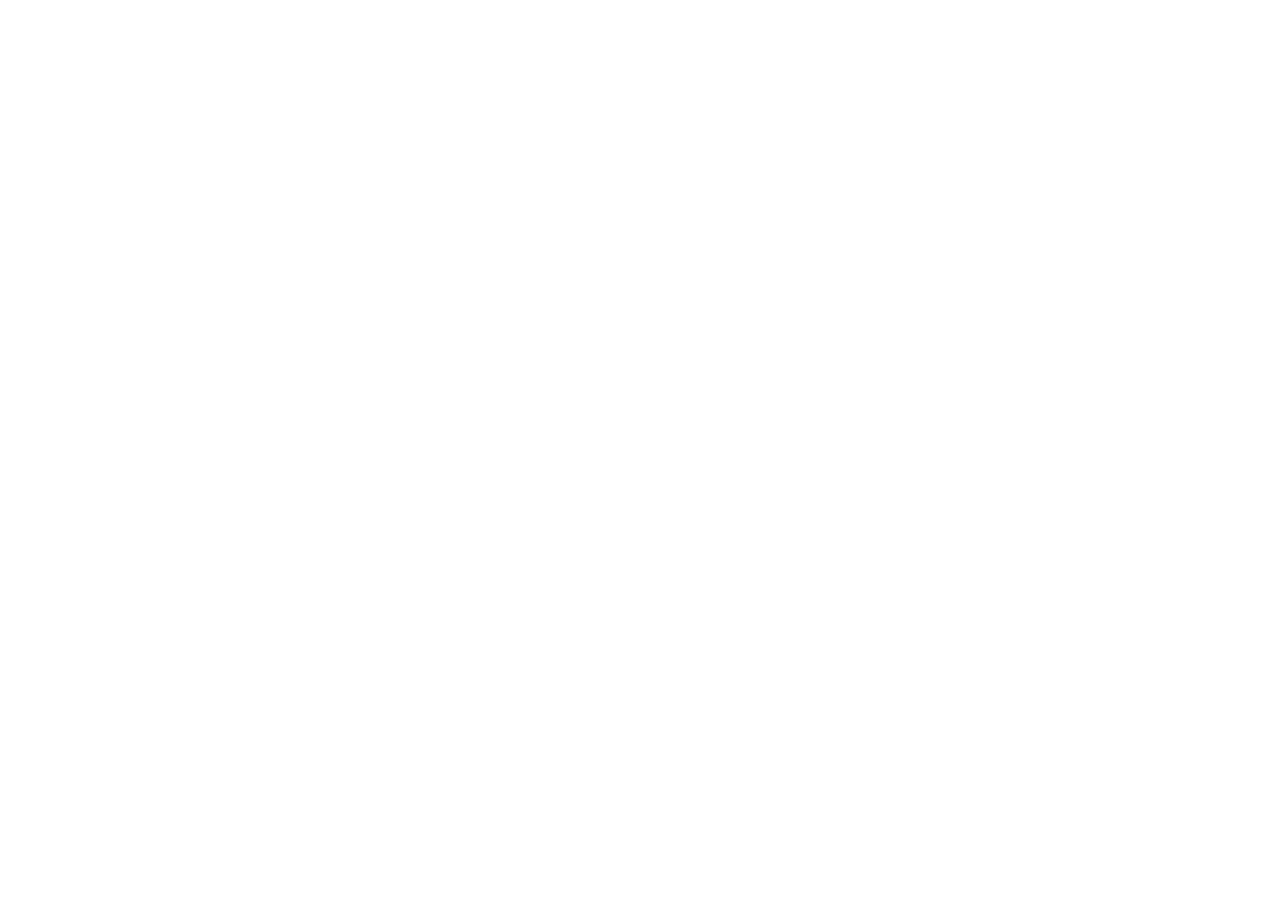
==== profolio_website/index/index.html @ 8aea2159 "finished design system, created folders for the final website" ====
<!DOCTYPE html>
<html lang="en-US">
   <head>
      <meta charset="utf-8">
      <meta name="viewport" content="width=device-width, initial-scale=1.0" />
      <link href="css/normalize.css" rel="stylesheet">
      <link href="css/index.css" rel="stylesheet">
      <title>Pi's Case Study Design System</title>
   </head>
   <body>
      
   </body>
</html>
---- profolio_website/index/css/index.css ----
*,
*:before,
*:after {
  box-sizing: border-box;
}

@font-face {
  font-family: "silka";
  src: url(fonts/silka-regular-webfont.woff);
}

@font-face{
  font-family: "silka medium";
  src: url(fonts/Silka-Medium.ttf);
}

@font-face {
  font-family: "made gentle";
  src: url(fonts/made_gentle.otf);
}



html {
  --white: #fff;
  --light-gray: #F7F2F2;
  --gray: #EDE9E9;
  --dark-gray: #87888B;
  --cyan-gray: #8A949E;
  --black: #0D1116;
  --orange: #EC7B5B;
  --red: #F44C1F;
  --snow: #F0F2F8;
  --onyx: #30363D;
  --glossy-black: #0D1116;
  --dark-black: #0A0C10;
  --font-silka-regular: "silka";
  --font-silka-medium: "silka medium";
  --font-made-gentile: "made gentle";
  --transparent-gray:rgb(237,237,237,0.6);
}
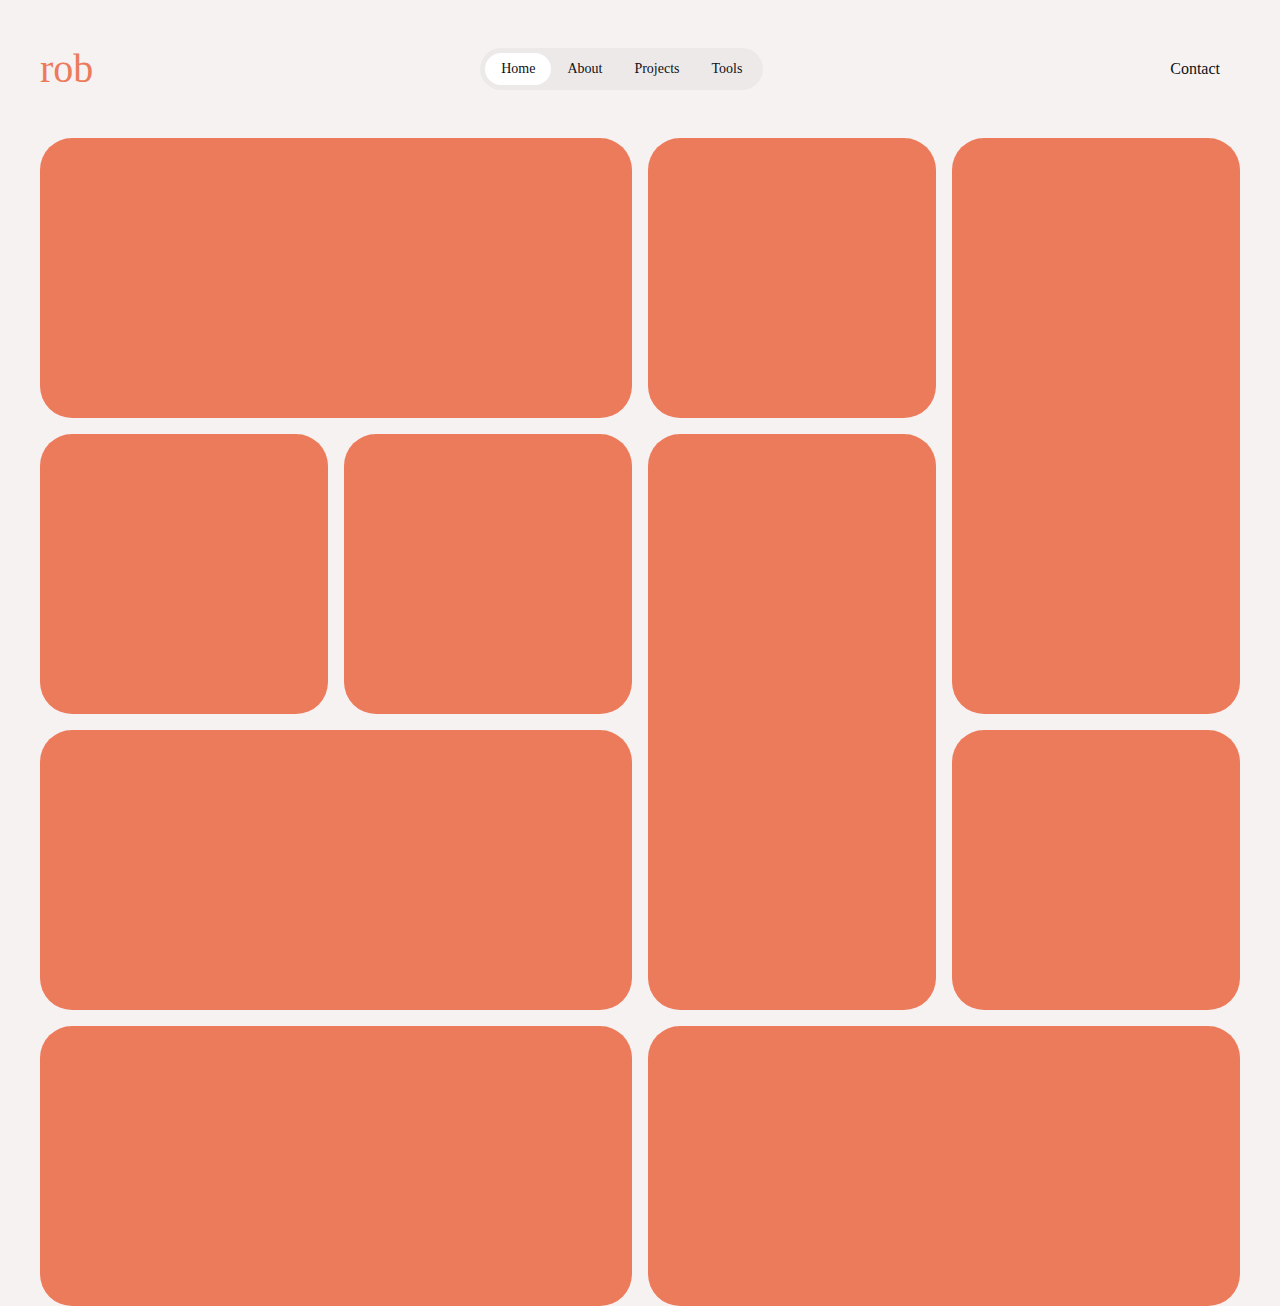
==== commit 32eed7a8: "Added .gitignore, added website homepage frame" ====
--- a/profolio_website/index/index.html
+++ b/profolio_website/index/index.html
@@ -5,9 +5,65 @@
       <meta name="viewport" content="width=device-width, initial-scale=1.0" />
       <link href="css/normalize.css" rel="stylesheet">
       <link href="css/index.css" rel="stylesheet">
-      <title>Pi's Case Study Design System</title>
+      <title>Yimin Pi|Designer, illustrator, and developer</title>
    </head>
    <body>
-      
+      <div>
+         <div class="header-code">
+                  <a class="header-wordmark" href="index.html">rob</a>
+                  <ul class="header-navlist">
+                     <li>
+                        <a class="header-navitem navitem--active" href="#">Home</a>
+                     </li>
+                     <li>
+                        <a class="header-navitem" href="#">About</a>
+                     </li>
+                     <li>
+                        <a class="header-navitem" href="#">Projects</a>
+                     </li>
+                     <li>
+                        <a class="header-navitem" href="#">Tools</a>
+                     </li>
+                  </ul>
+                  <a class="header-contact" href="#">Contact</a>
+               </div>
+      </div>
+
+      <main>
+         <div>
+            <div class="home-grid">
+               <div class="grid-box grid-box__intro">
+                  
+               </div>
+               <div class="grid-box grid-box__location">
+                  
+               </div>
+               <div class="grid-box grid-box__illustration">
+                  
+               </div>
+               <div class="grid-box grid-box__linkedin">
+                  
+               </div>
+               <div class="grid-box grid-box__ins">
+                  
+               </div>
+               <div class="grid-box grid-box_git">
+                  
+               </div>
+               <div class="grid-box grid-box__mfa">
+                  
+               </div>
+               <div class="grid-box grid-box__switch">
+                  
+               </div>
+               <div class="grid-box grid-box__webdevelop">
+                  
+               </div>
+               <div class="grid-box grid-box__contact">
+                  
+               </div>
+            </div>
+         </div>
+      </main>
    </body>
 </html>--- a/profolio_website/index/css/index.css
+++ b/profolio_website/index/css/index.css
@@ -38,4 +38,125 @@
   --font-silka-medium: "silka medium";
   --font-made-gentile: "made gentle";
   --transparent-gray:rgb(237,237,237,0.6);
+  background-color: var(--light-gray);
 }
+
+a {
+  text-decoration: none;
+}
+
+/*header wordmark code*/
+
+.header-wordmark{
+  color: var(--orange);
+  font-family: "made gentle";
+  font-size: 40px;
+}
+.header-wordmark:hover{
+  color: var(--red);
+}
+
+/*navigation list code*/
+
+.header-navlist{
+  display: inline-flex;
+  list-style: none;
+  font-size: 14px;
+  color: var(--black);
+  padding: 5px;
+  margin: 0;
+  background-color: var(--gray);
+  border-radius: 24px;
+  font-family: "silka medium";
+}
+
+.header-navitem{
+  display: inline-block;
+  color: var(--black);
+  padding: 8px 16px;
+  background-color: var(--gray);
+  border-radius: 24px;
+}
+
+.navitem--active{
+  background-color: white;
+}
+
+/*contact button code*/
+
+.header-contact{
+  display: inline-block;
+  padding: 20px;
+  font-family: "silka medium";
+  color: var(--black);
+}
+
+/*full header code*/
+
+.header-code {
+  padding: 40px;
+  display: flex;
+  align-items: center;
+  justify-content: space-between;
+}
+
+.home-grid{
+  max-width: 1200px;
+  margin: 0 auto;
+  display: grid;
+  grid-template-columns: repeat(4, 1fr);
+  grid-template-rows: repeat(4, 280px);
+  grid-gap: 16px;
+}
+
+.grid-box{
+  border-radius: 32px;
+  background-color: var(--orange);
+}
+
+.grid-box__intro{
+  grid-column: span 2;
+  order: 1;
+}
+
+.grid-box__location {
+  order: 2;
+}
+
+
+.grid-box__illustration{
+  order: 3;
+  grid-row: span 2;
+}
+
+.grid-box__linkedin {
+  order: 4;
+}
+
+.grid-box__ins{
+  order: 5;
+}
+
+.grid-box_git{
+  order: 6;
+  grid-row: span 2;
+}
+
+.grid-box__mfa{
+  order: 7;
+  grid-column: span 2;
+}
+
+.grid-box__switch{
+  order: 8;
+}
+
+.grid-box__webdevelop{
+  order: 9;
+    grid-column: span 2;
+}
+
+.grid-box__contact{
+  order: 10;
+    grid-column: span 2;
+}
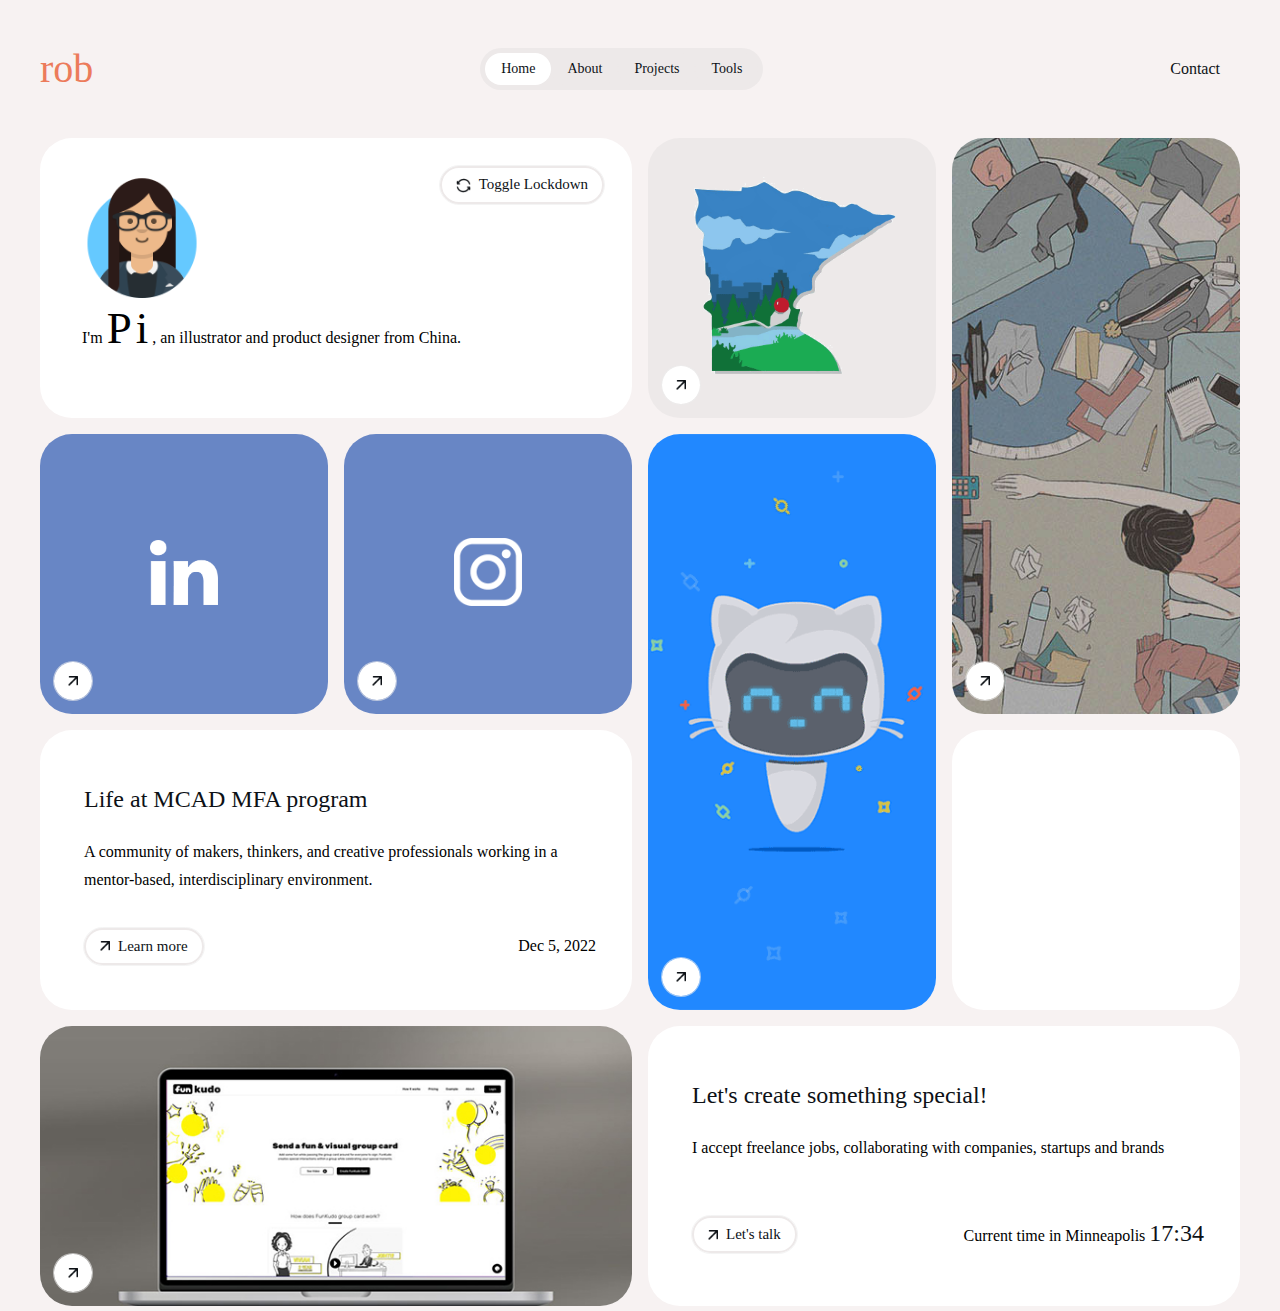
==== commit eedc69ec: "added basic information to the homepage, will need to work on making the style consistant in the nex" ====
--- a/profolio_website/index/index.html
+++ b/profolio_website/index/index.html
@@ -33,34 +33,90 @@
          <div>
             <div class="home-grid">
                <div class="grid-box grid-box__intro">
-                  
+                  <div class="intro-card">
+                     <a class="button5 button intro-card__cta" href="#">
+                        <img class="button5-icon" src="imgs/loading.png" alt="refresh icon">
+                        <p class="button-text">Toggle Lockdown</p>
+                     </a>
+                     <img class="avatar" src="imgs/avataaars.png" alt="avatar image">
+                     <p class="typography-code__body">
+                        I'm <span class="typography-code__header intro-card__name">Pi</span>, an illustrator and product designer from China.  </p>
+                  </div>
                </div>
                <div class="grid-box grid-box__location">
-                  
+                  <img class="location-img" src="imgs/location-img.png" alt="map location">
+                  <a class="button4 cta-position" href="#">
+                     <img class="button-icon" src="imgs/vector.png" alt="arrow icon">
+                  </a>
                </div>
                <div class="grid-box grid-box__illustration">
-                  
+                  <img class="illustration-img" src="imgs/illustration-img.jpg" alt="example illustration">
+                  <a class="button4 cta-position" href="#">
+                     <img class="button-icon" src="imgs/vector.png" alt="arrow icon">
+                  </a>
                </div>
                <div class="grid-box grid-box__linkedin">
-                  
+                  <div class="linkedin-card">
+                     <img class="linkedin-logo" src="imgs/linkedin-logo.png" alt="linkedin logo">
+                     <a class="button4 cta-position" href="#">
+                        <img class="button-icon" src="imgs/vector.png" alt="arrow icon">
+                     </a>
+                  </div>
                </div>
                <div class="grid-box grid-box__ins">
-                  
+                  <div class="ins-card">
+                     <img class="ins-logo" src="imgs/ins-logo.png" alt="instagram logo">
+                     <a class="button4 cta-position" href="#">
+                        <img class="button-icon" src="imgs/vector.png" alt="arrow icon">
+                     </a>
+                  </div>
                </div>
                <div class="grid-box grid-box_git">
-                  
+                  <img class="git-img" src="imgs/git-img.png" alt="github image">
+                  <a class="button4 cta-position" href="#">
+                     <img class="button-icon" src="imgs/vector.png" alt="arrow icon">
+                  </a>
                </div>
                <div class="grid-box grid-box__mfa">
-                  
+                  <div class="card1">
+                     <div class="card1-content">
+                        <p class="typography-code__header card1-header">Life at MCAD MFA program</p>
+                        <p class="typography-code__body">A community of makers, thinkers, and creative professionals working in a mentor-based, interdisciplinary environment.</p>
+                     </div>
+                     <div class="card1-cta">
+                        <a class="button3 button" href="#">
+                           <img class="button-icon" src="imgs/vector.png" alt="arrow icon">
+                           <p class="button-text">Learn more</p>
+                        </a>
+                        <p class="typography-code__body">Dec 5, 2022
+                        </p>
+                     </div>
+                  </div>
                </div>
                <div class="grid-box grid-box__switch">
                   
                </div>
                <div class="grid-box grid-box__webdevelop">
-                  
+                  <img class="funkudo-img" src="imgs/funkudo-img.jpg" alt="funkudo website image">
+                  <a class="button4 cta-position" href="#">
+                     <img class="button-icon" src="imgs/vector.png" alt="arrow icon">
+                  </a>
                </div>
                <div class="grid-box grid-box__contact">
-                  
+                  <div class="card1">
+                     <div class="card1-content">
+                        <p class="typography-code__header card1-header">Let's create something special!</p>
+                        <p class="typography-code__body">I accept freelance jobs, collaborating with companies, startups and brands</p>
+                     </div>
+                     <div class="card1-cta">
+                        <a class="button3 button" href="#">
+                           <img class="button-icon" src="imgs/vector.png" alt="arrow icon">
+                           <p class="button-text">Let's talk</p>
+                        </a>
+                        <p class="typography-code__body">Current time in Minneapolis <span class="typography-code__header contact-time">17:34</span>
+                        </p>
+                     </div>
+                  </div>
                </div>
             </div>
          </div>
--- a/profolio_website/index/css/index.css
+++ b/profolio_website/index/css/index.css
@@ -45,6 +45,149 @@
   text-decoration: none;
 }
 
+.button{
+  font-size: 15px;
+  font-family:"silka";
+  color: var(--black);
+  display: inline-flex;
+  text-align: center;
+  align-items: center;
+  justify-content: center;
+  background-color: var(--white);
+  outline: solid 1px var(--transparent-gray);
+  transition: outline 0.3s linear;
+  padding: 8px 10px;
+  border-radius: 24px;
+}
+.button:hover{
+  outline-width: 5px;
+}
+.button-text{
+  margin: 0 4px;
+}
+.button-icon{
+  margin: 0 4px;
+  width: 10px;
+}
+
+/*************************Typography*************************/
+/*reference images sizes*/
+
+.typography-img__body{
+  width: 800px;
+}
+
+.typography-img__navtext{
+  width: 300px;
+}
+
+.typography-img__headertext{
+  width: 300px;
+}
+
+.header-img{
+  width: 500px;
+}
+
+/*Typograohy CODE*/
+
+.typography-code__body{
+  font-family: "silka";
+  font-size: 16px;
+  line-height: 28px;
+}
+
+
+.typography-code__nav{
+  font-family: "silka medium";
+  font-size: 16px;
+}
+
+.typography-code__header{
+  font-family: "made gentle";
+  font-size: 18px;
+}
+
+.typography a{
+  color: var(--orange);
+}
+
+/*************************button code**************************/
+
+.button-text{
+  margin: 0 4px;
+}
+.button-icon{
+  margin: 0 4px;
+  width: 10px;
+}
+
+/*button 1 code*/
+.button{
+  font-size: 15px;
+  font-family:"silka";
+  color: var(--black);
+  display: inline-flex;
+  text-align: center;
+  align-items: center;
+  justify-content: center;
+  background-color: var(--white);
+  outline: solid 1px var(--transparent-gray);
+  transition: outline 0.3s linear;
+  padding: 8px 10px;
+  border-radius: 24px;
+}
+.button:hover{
+  outline-width: 5px;
+}
+
+.cta-position{
+  position: absolute;
+  bottom: 14px;
+  left: 14px;
+}
+/*button 2 code*/
+
+.button2{
+  font-family:"silka medium";
+  background-color: var(--gray);
+}
+
+/*button 3 code*/
+
+.button3{
+  border: 2px solid var(--gray);
+}
+
+/*button 4 code*/
+
+.button4{
+  background-color: var(--white);
+  align-items: center;
+  justify-content: center;
+  padding: 10px;
+  border-radius: 100%;
+  outline: solid 1px var(--transparent-gray);
+  transition: outline 0.3s linear;
+}
+.button4:hover{
+  outline-width: 5px;
+}
+
+/*button 5 code*/
+
+.button5{
+  font-family:"silka medium";
+  border: 2px solid var(--gray);
+}
+
+.button5-icon{
+  width: 15px;
+  margin: 0 4px;
+}
+
+
+
 /*header wordmark code*/
 
 .header-wordmark{
@@ -111,35 +254,100 @@
 
 .grid-box{
   border-radius: 32px;
-  background-color: var(--orange);
+  background-color: var(--white);
 }
 
 .grid-box__intro{
   grid-column: span 2;
   order: 1;
-}
+  position: relative;
+}
+.intro-card {
+  display: flex;
+  flex-direction: column;
+  justify-content: space-between;
+  padding: 32px 42px;
+  border-radius: 32px;
+}
+.intro-card__cta{
+  position: absolute;
+  top: 28px;
+  right: 28px;
+}
+.avatar{
+  width: 120px;
+}
+.intro-card__name{
+  font-size: 45px;
+  letter-spacing: 4px;
+}
+
 
 .grid-box__location {
   order: 2;
+  position: relative;
+  background-color: var(--gray);
+}
+.location-img{
+  width: 100%;
+  height: 100%;
+  border-radius: 32px;
 }
 
 
 .grid-box__illustration{
   order: 3;
   grid-row: span 2;
-}
+  position: relative;
+}
+
+
+.illustration-img{
+  width: 100%;
+  height: 100%;
+  border-radius: 32px;
+}
+
 
 .grid-box__linkedin {
   order: 4;
-}
+  position: relative;
+  background-color: #6886c5;
+  display: flex;
+  justify-content: center;
+  align-items: center;
+}
+
+
+.linkedin-logo{
+  width: 68px;
+}
+
+
 
 .grid-box__ins{
   order: 5;
+  position: relative;
+  background-color: #6886c5;
+  display: flex;
+  justify-content: center;
+  align-items: center;
+}
+
+.ins-logo{
+  width: 68px;
 }
 
 .grid-box_git{
   order: 6;
   grid-row: span 2;
+  position: relative;
+}
+
+.git-img{
+  width: 100%;
+  height: 100%;
+  border-radius: 32px;
 }
 
 .grid-box__mfa{
@@ -147,6 +355,28 @@
   grid-column: span 2;
 }
 
+.card1{
+  border-radius: 32px;
+  padding: 32px 44px;
+  display: flex;
+    justify-content: space-between;
+    flex-wrap: wrap;
+    height: 100%;
+    width: 600px;
+}
+
+.card1-cta{
+    width: 100%;
+    display: flex;
+    justify-content: space-between;
+    align-items: center;
+}
+
+.card1-header{
+  color: var(--black);
+  font-size: 24px;
+}
+
 .grid-box__switch{
   order: 8;
 }
@@ -154,9 +384,21 @@
 .grid-box__webdevelop{
   order: 9;
     grid-column: span 2;
-}
-
+    position: relative;
+  }
+  
+  
+  .funkudo-img{
+    width: 100%;
+    height: 100%;
+    border-radius: 32px;
+  }
 .grid-box__contact{
   order: 10;
     grid-column: span 2;
-}
+    position: relative;
+}
+.contact-time{
+color: var(--black);
+font-size: 24px;
+}
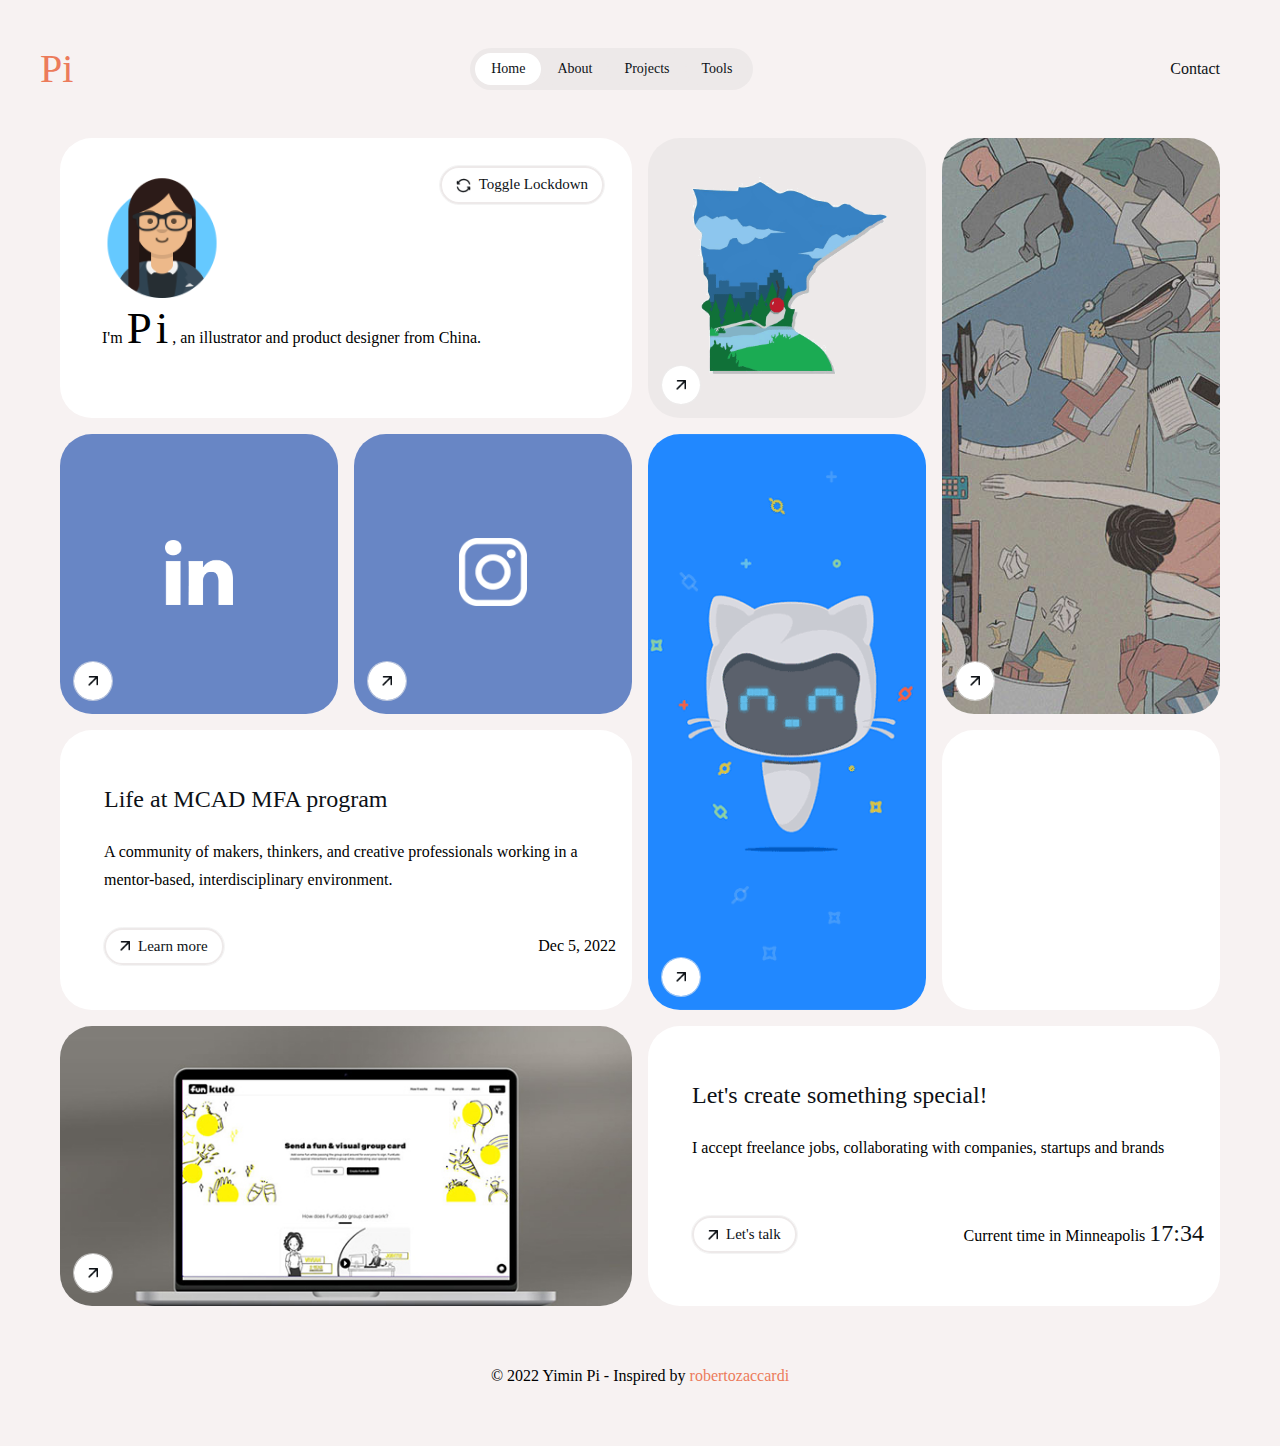
==== commit 3abec818: "added content for the about page,validated the code" ====
--- a/profolio_website/index/index.html
+++ b/profolio_website/index/index.html
@@ -8,27 +8,28 @@
       <title>Yimin Pi|Designer, illustrator, and developer</title>
    </head>
    <body>
-      <div>
+      <header>
          <div class="header-code">
-                  <a class="header-wordmark" href="index.html">rob</a>
-                  <ul class="header-navlist">
-                     <li>
-                        <a class="header-navitem navitem--active" href="#">Home</a>
-                     </li>
-                     <li>
-                        <a class="header-navitem" href="#">About</a>
-                     </li>
-                     <li>
-                        <a class="header-navitem" href="#">Projects</a>
-                     </li>
-                     <li>
-                        <a class="header-navitem" href="#">Tools</a>
-                     </li>
-                  </ul>
-                  <a class="header-contact" href="#">Contact</a>
-               </div>
-      </div>
-
+            <a class="header-wordmark" href="index.html">Pi</a>
+            <nav>
+               <ul class="header-navlist">
+                  <li>
+                     <a class="header-navitem navitem--active" href="#">Home</a>
+                  </li>
+                  <li>
+                     <a class="header-navitem" href="#">About</a>
+                  </li>
+                  <li>
+                     <a class="header-navitem" href="#">Projects</a>
+                  </li>
+                  <li>
+                     <a class="header-navitem" href="#">Tools</a>
+                  </li>
+               </ul>
+            </nav>
+            <a class="header-contact" href="#">Contact</a>
+         </div>
+      </header>
       <main>
          <div>
             <div class="home-grid">
@@ -39,8 +40,7 @@
                         <p class="button-text">Toggle Lockdown</p>
                      </a>
                      <img class="avatar" src="imgs/avataaars.png" alt="avatar image">
-                     <p class="typography-code__body">
-                        I'm <span class="typography-code__header intro-card__name">Pi</span>, an illustrator and product designer from China.  </p>
+                     <p class="typography-code__body"> I'm <span class="typography-code__header intro-card__name">Pi</span>, an illustrator and product designer from China. </p>
                   </div>
                </div>
                <div class="grid-box grid-box__location">
@@ -88,14 +88,11 @@
                            <img class="button-icon" src="imgs/vector.png" alt="arrow icon">
                            <p class="button-text">Learn more</p>
                         </a>
-                        <p class="typography-code__body">Dec 5, 2022
-                        </p>
+                        <p class="typography-code__body">Dec 5, 2022 </p>
                      </div>
                   </div>
                </div>
-               <div class="grid-box grid-box__switch">
-                  
-               </div>
+               <div class="grid-box grid-box__switch"></div>
                <div class="grid-box grid-box__webdevelop">
                   <img class="funkudo-img" src="imgs/funkudo-img.jpg" alt="funkudo website image">
                   <a class="button4 cta-position" href="#">
@@ -121,5 +118,11 @@
             </div>
          </div>
       </main>
+      <footer>
+         <div class="footer">
+            <p class="typography typography-code__body">&#169; 2022 Yimin Pi - Inspired by <a href="#">robertozaccardi</a>
+            </p>
+         </div>
+      </footer>
    </body>
 </html>--- a/profolio_website/index/css/index.css
+++ b/profolio_website/index/css/index.css
@@ -45,6 +45,44 @@
   text-decoration: none;
 }
 
+/*************************Typography*************************/
+/*Typograohy CODE*/
+
+.typography-code__body{
+  font-family: "silka";
+  font-size: 16px;
+  line-height: 28px;
+}
+
+
+.typography-code__nav{
+  font-family: "silka medium";
+  font-size: 16px;
+}
+
+.typography-code__header{
+  font-family: "made gentle";
+  font-size: 18px;
+}
+
+.typography a{
+  color: var(--orange);
+}
+
+.typography a:hover {
+  color: var(--red);
+}
+/*************************button code**************************/
+
+.button-text{
+  margin: 0 4px;
+}
+.button-icon{
+  margin: 0 4px;
+  width: 10px;
+}
+
+/*button 1 code*/
 .button{
   font-size: 15px;
   font-family:"silka";
@@ -62,84 +100,6 @@
 .button:hover{
   outline-width: 5px;
 }
-.button-text{
-  margin: 0 4px;
-}
-.button-icon{
-  margin: 0 4px;
-  width: 10px;
-}
-
-/*************************Typography*************************/
-/*reference images sizes*/
-
-.typography-img__body{
-  width: 800px;
-}
-
-.typography-img__navtext{
-  width: 300px;
-}
-
-.typography-img__headertext{
-  width: 300px;
-}
-
-.header-img{
-  width: 500px;
-}
-
-/*Typograohy CODE*/
-
-.typography-code__body{
-  font-family: "silka";
-  font-size: 16px;
-  line-height: 28px;
-}
-
-
-.typography-code__nav{
-  font-family: "silka medium";
-  font-size: 16px;
-}
-
-.typography-code__header{
-  font-family: "made gentle";
-  font-size: 18px;
-}
-
-.typography a{
-  color: var(--orange);
-}
-
-/*************************button code**************************/
-
-.button-text{
-  margin: 0 4px;
-}
-.button-icon{
-  margin: 0 4px;
-  width: 10px;
-}
-
-/*button 1 code*/
-.button{
-  font-size: 15px;
-  font-family:"silka";
-  color: var(--black);
-  display: inline-flex;
-  text-align: center;
-  align-items: center;
-  justify-content: center;
-  background-color: var(--white);
-  outline: solid 1px var(--transparent-gray);
-  transition: outline 0.3s linear;
-  padding: 8px 10px;
-  border-radius: 24px;
-}
-.button:hover{
-  outline-width: 5px;
-}
 
 .cta-position{
   position: absolute;
@@ -245,6 +205,7 @@
 
 .home-grid{
   max-width: 1200px;
+  padding: 0 20px;
   margin: 0 auto;
   display: grid;
   grid-template-columns: repeat(4, 1fr);
@@ -402,3 +363,11 @@
 color: var(--black);
 font-size: 24px;
 }
+
+
+.footer{
+    text-align: center;
+  align-items: center;
+  justify-content: center;
+  padding: 40px;
+}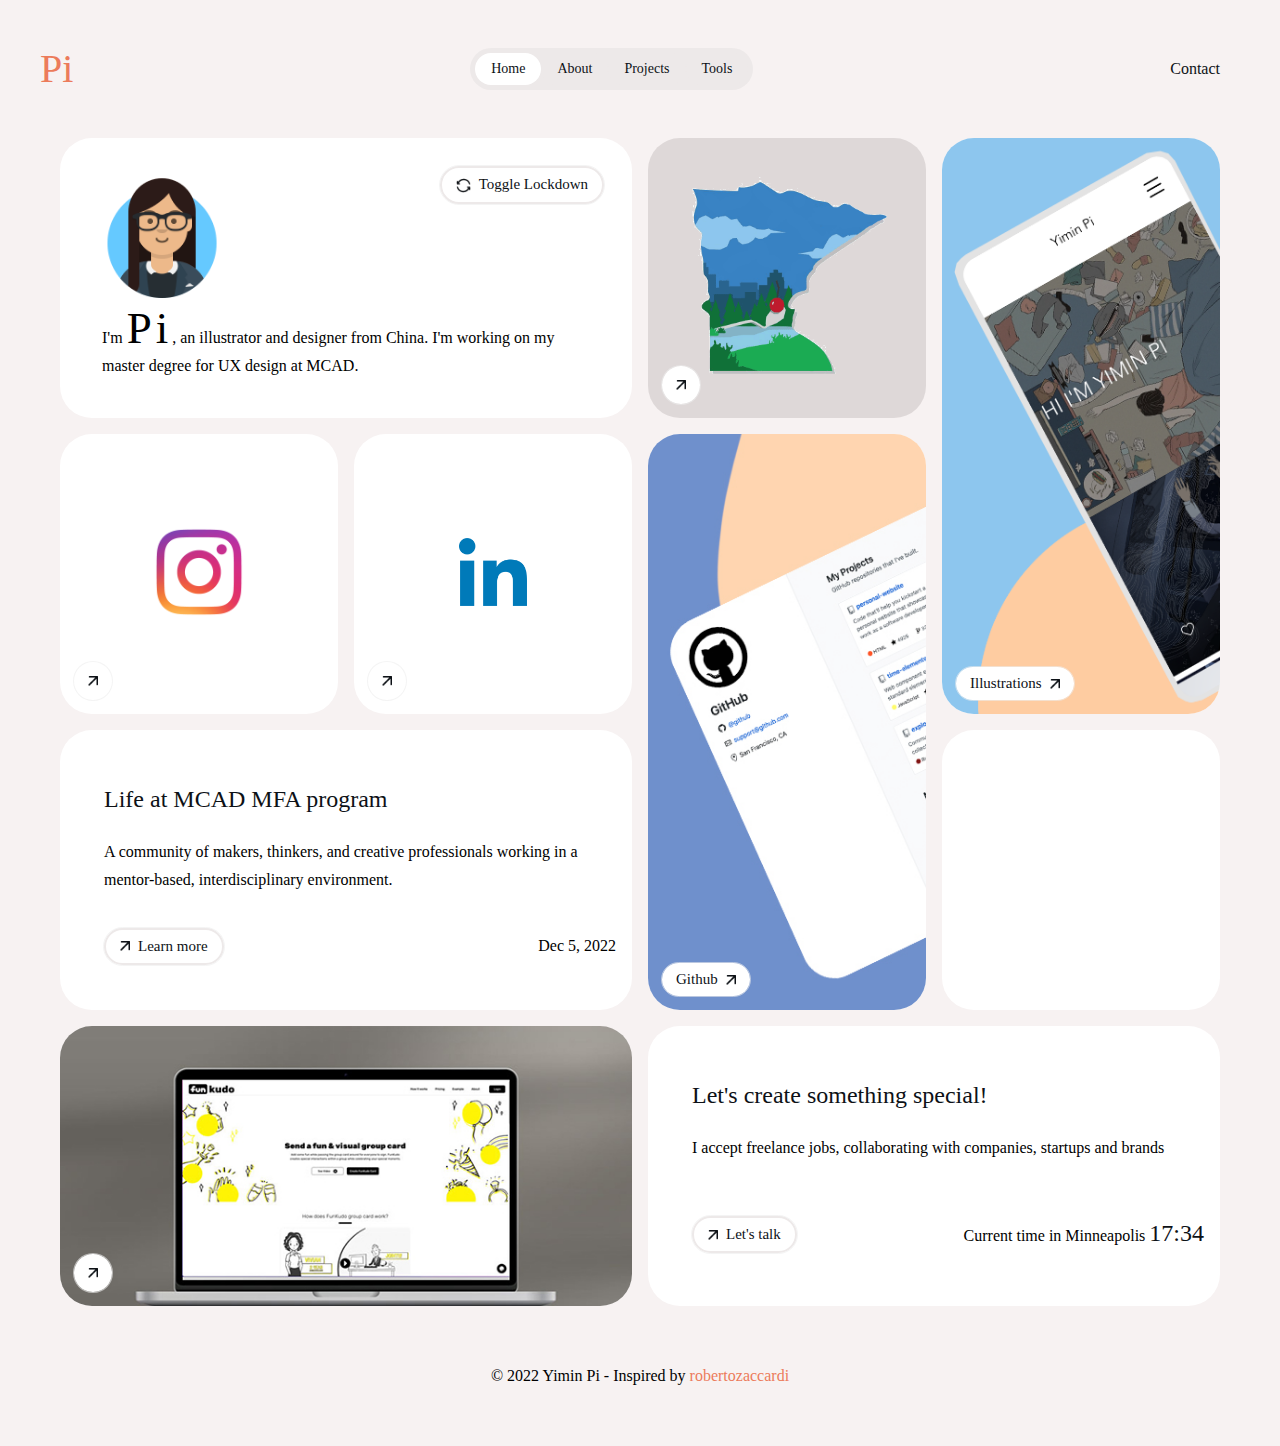
==== commit f1aba751: "worked on the visuals for the homepage, still need to adjust text position for a few cards" ====
--- a/profolio_website/index/index.html
+++ b/profolio_website/index/index.html
@@ -40,7 +40,7 @@
                         <p class="button-text">Toggle Lockdown</p>
                      </a>
                      <img class="avatar" src="imgs/avataaars.png" alt="avatar image">
-                     <p class="typography-code__body"> I'm <span class="typography-code__header intro-card__name">Pi</span>, an illustrator and product designer from China. </p>
+                     <p class="typography-code__body"> I'm <span class="typography-code__header intro-card__name">Pi</span>, an illustrator and designer from China. I'm working on my master degree for UX design at MCAD. </p>
                   </div>
                </div>
                <div class="grid-box grid-box__location">
@@ -50,8 +50,9 @@
                   </a>
                </div>
                <div class="grid-box grid-box__illustration">
-                  <img class="illustration-img" src="imgs/illustration-img.jpg" alt="example illustration">
-                  <a class="button4 cta-position" href="#">
+                  <img class="illustration-img" src="imgs/illustration-img.png" alt="example illustration">
+                  <a class="button cta-position" href="#">
+                     <p class="button-text">Illustrations</p>
                      <img class="button-icon" src="imgs/vector.png" alt="arrow icon">
                   </a>
                </div>
@@ -72,8 +73,9 @@
                   </div>
                </div>
                <div class="grid-box grid-box_git">
-                  <img class="git-img" src="imgs/git-img.png" alt="github image">
-                  <a class="button4 cta-position" href="#">
+                  <img class="git-img" src="imgs/git-img.jpg" alt="github image">
+                  <a class="button cta-position" href="#">
+                     <p class="button-text">Github</p>
                      <img class="button-icon" src="imgs/vector.png" alt="arrow icon">
                   </a>
                </div>
--- a/profolio_website/index/css/index.css
+++ b/profolio_website/index/css/index.css
@@ -247,7 +247,7 @@
 .grid-box__location {
   order: 2;
   position: relative;
-  background-color: var(--gray);
+  background-color: #DED8D8;
 }
 .location-img{
   width: 100%;
@@ -271,9 +271,8 @@
 
 
 .grid-box__linkedin {
-  order: 4;
-  position: relative;
-  background-color: #6886c5;
+  order: 5;
+  position: relative;
   display: flex;
   justify-content: center;
   align-items: center;
@@ -287,16 +286,15 @@
 
 
 .grid-box__ins{
-  order: 5;
-  position: relative;
-  background-color: #6886c5;
+  order: 4;
+  position: relative;
   display: flex;
   justify-content: center;
   align-items: center;
 }
 
 .ins-logo{
-  width: 68px;
+  width: 120px;
 }
 
 .grid-box_git{
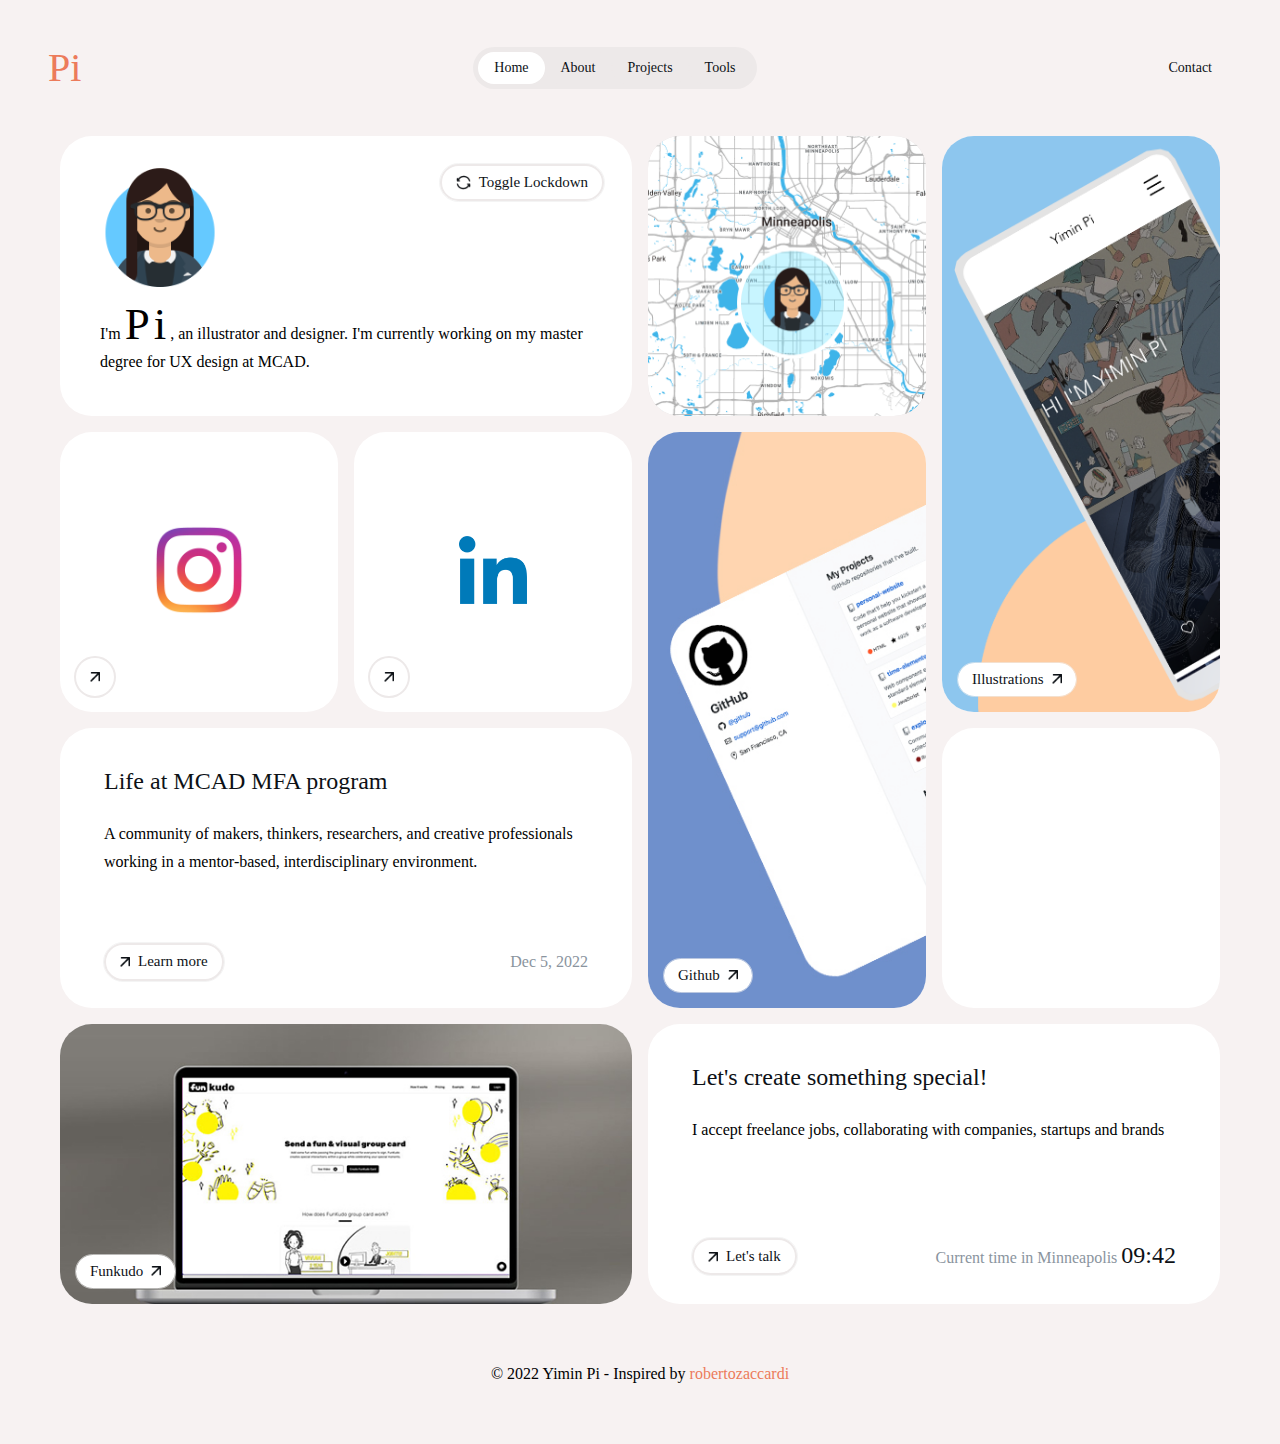
==== commit 0d25ea9d: "changed text on the project page" ====
--- a/profolio_website/index/index.html
+++ b/profolio_website/index/index.html
@@ -14,20 +14,20 @@
             <nav>
                <ul class="header-navlist">
                   <li>
-                     <a class="header-navitem navitem--active" href="#">Home</a>
+                     <a class="header-navitem navitem--active" href="index.html">Home</a>
                   </li>
                   <li>
-                     <a class="header-navitem" href="#">About</a>
+                     <a class="header-navitem" href="../about/about.html">About</a>
                   </li>
                   <li>
-                     <a class="header-navitem" href="#">Projects</a>
+                     <a class="header-navitem" href="../projects/projects.html">Projects</a>
                   </li>
                   <li>
-                     <a class="header-navitem" href="#">Tools</a>
+                     <a class="header-navitem" href="../tools/tools.html">Tools</a>
                   </li>
                </ul>
             </nav>
-            <a class="header-contact" href="#">Contact</a>
+            <a class="header-contact" href="mailto:yiminpi@gmail.com">Contact</a>
          </div>
       </header>
       <main>
@@ -40,18 +40,15 @@
                         <p class="button-text">Toggle Lockdown</p>
                      </a>
                      <img class="avatar" src="imgs/avataaars.png" alt="avatar image">
-                     <p class="typography-code__body"> I'm <span class="typography-code__header intro-card__name">Pi</span>, an illustrator and designer from China. I'm working on my master degree for UX design at MCAD. </p>
+                     <p class="typography-code__body"> I'm <span class="typography-code__header intro-card__name">Pi</span>, an illustrator and designer. I'm currently working on my master degree for UX design at MCAD. </p>
                   </div>
                </div>
                <div class="grid-box grid-box__location">
                   <img class="location-img" src="imgs/location-img.png" alt="map location">
-                  <a class="button4 cta-position" href="#">
-                     <img class="button-icon" src="imgs/vector.png" alt="arrow icon">
-                  </a>
                </div>
                <div class="grid-box grid-box__illustration">
                   <img class="illustration-img" src="imgs/illustration-img.png" alt="example illustration">
-                  <a class="button cta-position" href="#">
+                  <a class="button cta-position" href="https://www.yiminpi.com/">
                      <p class="button-text">Illustrations</p>
                      <img class="button-icon" src="imgs/vector.png" alt="arrow icon">
                   </a>
@@ -59,7 +56,7 @@
                <div class="grid-box grid-box__linkedin">
                   <div class="linkedin-card">
                      <img class="linkedin-logo" src="imgs/linkedin-logo.png" alt="linkedin logo">
-                     <a class="button4 cta-position" href="#">
+                     <a class="button4 cta-position" href="https://www.linkedin.com/in/yimin-pi-46b51715a/">
                         <img class="button-icon" src="imgs/vector.png" alt="arrow icon">
                      </a>
                   </div>
@@ -67,14 +64,14 @@
                <div class="grid-box grid-box__ins">
                   <div class="ins-card">
                      <img class="ins-logo" src="imgs/ins-logo.png" alt="instagram logo">
-                     <a class="button4 cta-position" href="#">
+                     <a class="button4 cta-position" href="https://www.instagram.com/usagipi/">
                         <img class="button-icon" src="imgs/vector.png" alt="arrow icon">
                      </a>
                   </div>
                </div>
                <div class="grid-box grid-box_git">
                   <img class="git-img" src="imgs/git-img.jpg" alt="github image">
-                  <a class="button cta-position" href="#">
+                  <a class="button cta-position" href="https://github.com/yiminpi">
                      <p class="button-text">Github</p>
                      <img class="button-icon" src="imgs/vector.png" alt="arrow icon">
                   </a>
@@ -83,21 +80,22 @@
                   <div class="card1">
                      <div class="card1-content">
                         <p class="typography-code__header card1-header">Life at MCAD MFA program</p>
-                        <p class="typography-code__body">A community of makers, thinkers, and creative professionals working in a mentor-based, interdisciplinary environment.</p>
+                        <p class="typography-code__body">A community of makers, thinkers, researchers, and creative professionals working in a mentor-based, interdisciplinary environment.</p>
                      </div>
                      <div class="card1-cta">
-                        <a class="button3 button" href="#">
+                        <a class="button3 button" href="https://www.mcad-mfa.com/">
                            <img class="button-icon" src="imgs/vector.png" alt="arrow icon">
                            <p class="button-text">Learn more</p>
                         </a>
-                        <p class="typography-code__body">Dec 5, 2022 </p>
+                        <p class="typography-code__body typography_sub">Dec 5, 2022 </p>
                      </div>
                   </div>
                </div>
                <div class="grid-box grid-box__switch"></div>
                <div class="grid-box grid-box__webdevelop">
                   <img class="funkudo-img" src="imgs/funkudo-img.jpg" alt="funkudo website image">
-                  <a class="button4 cta-position" href="#">
+                  <a class="button cta-position" href="https://www.funkudo.com/">
+                     <p class="button-text">Funkudo</p>
                      <img class="button-icon" src="imgs/vector.png" alt="arrow icon">
                   </a>
                </div>
@@ -108,11 +106,11 @@
                         <p class="typography-code__body">I accept freelance jobs, collaborating with companies, startups and brands</p>
                      </div>
                      <div class="card1-cta">
-                        <a class="button3 button" href="#">
+                        <a class="button3 button" href="mailto:yiminpi@gmail.com">
                            <img class="button-icon" src="imgs/vector.png" alt="arrow icon">
                            <p class="button-text">Let's talk</p>
                         </a>
-                        <p class="typography-code__body">Current time in Minneapolis <span class="typography-code__header contact-time">17:34</span>
+                        <p class="typography-code__body typography_sub">Current time in Minneapolis <span class="typography-code__header contact-time" id="date-time"></span>
                         </p>
                      </div>
                   </div>
@@ -126,5 +124,9 @@
             </p>
          </div>
       </footer>
+      <script>
+         var dt = new Date();
+         document.getElementById('date-time').innerHTML= new Date().toLocaleString("en-US",{timeZone:'America/Chicago',timeStyle:"short",hourCycle:"h24"});
+         </script>
    </body>
 </html>--- a/profolio_website/index/css/index.css
+++ b/profolio_website/index/css/index.css
@@ -65,11 +65,15 @@
   font-size: 18px;
 }
 
-.typography a{
+.typography_sub{
+  color: var(--cyan-gray);
+}
+
+a{
   color: var(--orange);
 }
 
-.typography a:hover {
+a:hover {
   color: var(--red);
 }
 /*************************button code**************************/
@@ -93,18 +97,19 @@
   justify-content: center;
   background-color: var(--white);
   outline: solid 1px var(--transparent-gray);
-  transition: outline 0.3s linear;
+  transition: outline 0.2s linear;
   padding: 8px 10px;
   border-radius: 24px;
 }
 .button:hover{
-  outline-width: 5px;
+  outline-width: 6px;
+  color: var(--black);
 }
 
 .cta-position{
   position: absolute;
-  bottom: 14px;
-  left: 14px;
+  bottom: 16px;
+  left: 16px;
 }
 /*button 2 code*/
 
@@ -127,11 +132,13 @@
   justify-content: center;
   padding: 10px;
   border-radius: 100%;
-  outline: solid 1px var(--transparent-gray);
-  transition: outline 0.3s linear;
+  outline: solid 2px var(--gray);
+  transition: outline 0.2s linear;
 }
 .button4:hover{
-  outline-width: 5px;
+  color: var(--black);
+  outline-color: var(--transparent-gray);
+  outline-width: 6px;
 }
 
 /*button 5 code*/
@@ -180,7 +187,9 @@
   background-color: var(--gray);
   border-radius: 24px;
 }
-
+.header-navitem:hover{
+  color: var(--dark-gray);
+}
 .navitem--active{
   background-color: white;
 }
@@ -190,6 +199,7 @@
 .header-contact{
   display: inline-block;
   padding: 20px;
+  font-size: 14px;
   font-family: "silka medium";
   color: var(--black);
 }
@@ -197,7 +207,7 @@
 /*full header code*/
 
 .header-code {
-  padding: 40px;
+  padding: 40px 48px;
   display: flex;
   align-items: center;
   justify-content: space-between;
@@ -224,10 +234,12 @@
   position: relative;
 }
 .intro-card {
+  height: 100%;
+  width: 100%;
   display: flex;
   flex-direction: column;
   justify-content: space-between;
-  padding: 32px 42px;
+  padding: 24px 40px;
   border-radius: 32px;
 }
 .intro-card__cta{
@@ -316,12 +328,12 @@
 
 .card1{
   border-radius: 32px;
-  padding: 32px 44px;
+  padding: 16px 44px;
+  height: 100%;
+  width: 100%;
   display: flex;
-    justify-content: space-between;
-    flex-wrap: wrap;
-    height: 100%;
-    width: 600px;
+  flex-direction: column;
+  justify-content: space-between;
 }
 
 .card1-cta{
@@ -368,4 +380,32 @@
   align-items: center;
   justify-content: center;
   padding: 40px;
+}
+
+
+
+/*small screen setting*/
+@media (max-width: 900px) {
+  .header-code {
+    padding: 40px 24px;
+    display: flex;
+    flex-direction: column;
+    justify-content: space-between;
+  }
+  .header-wordmark{
+    margin-bottom: 20px;
+  }
+  .header-contact{
+    display: none;
+  }
+  
+  .home-grid{
+    max-width: 570px;
+    display: grid;
+    grid-template-columns: repeat(2, 1fr);
+    grid-template-rows: repeat(8, 280px);
+    grid-auto-flow: dense;
+  }
+
+
 }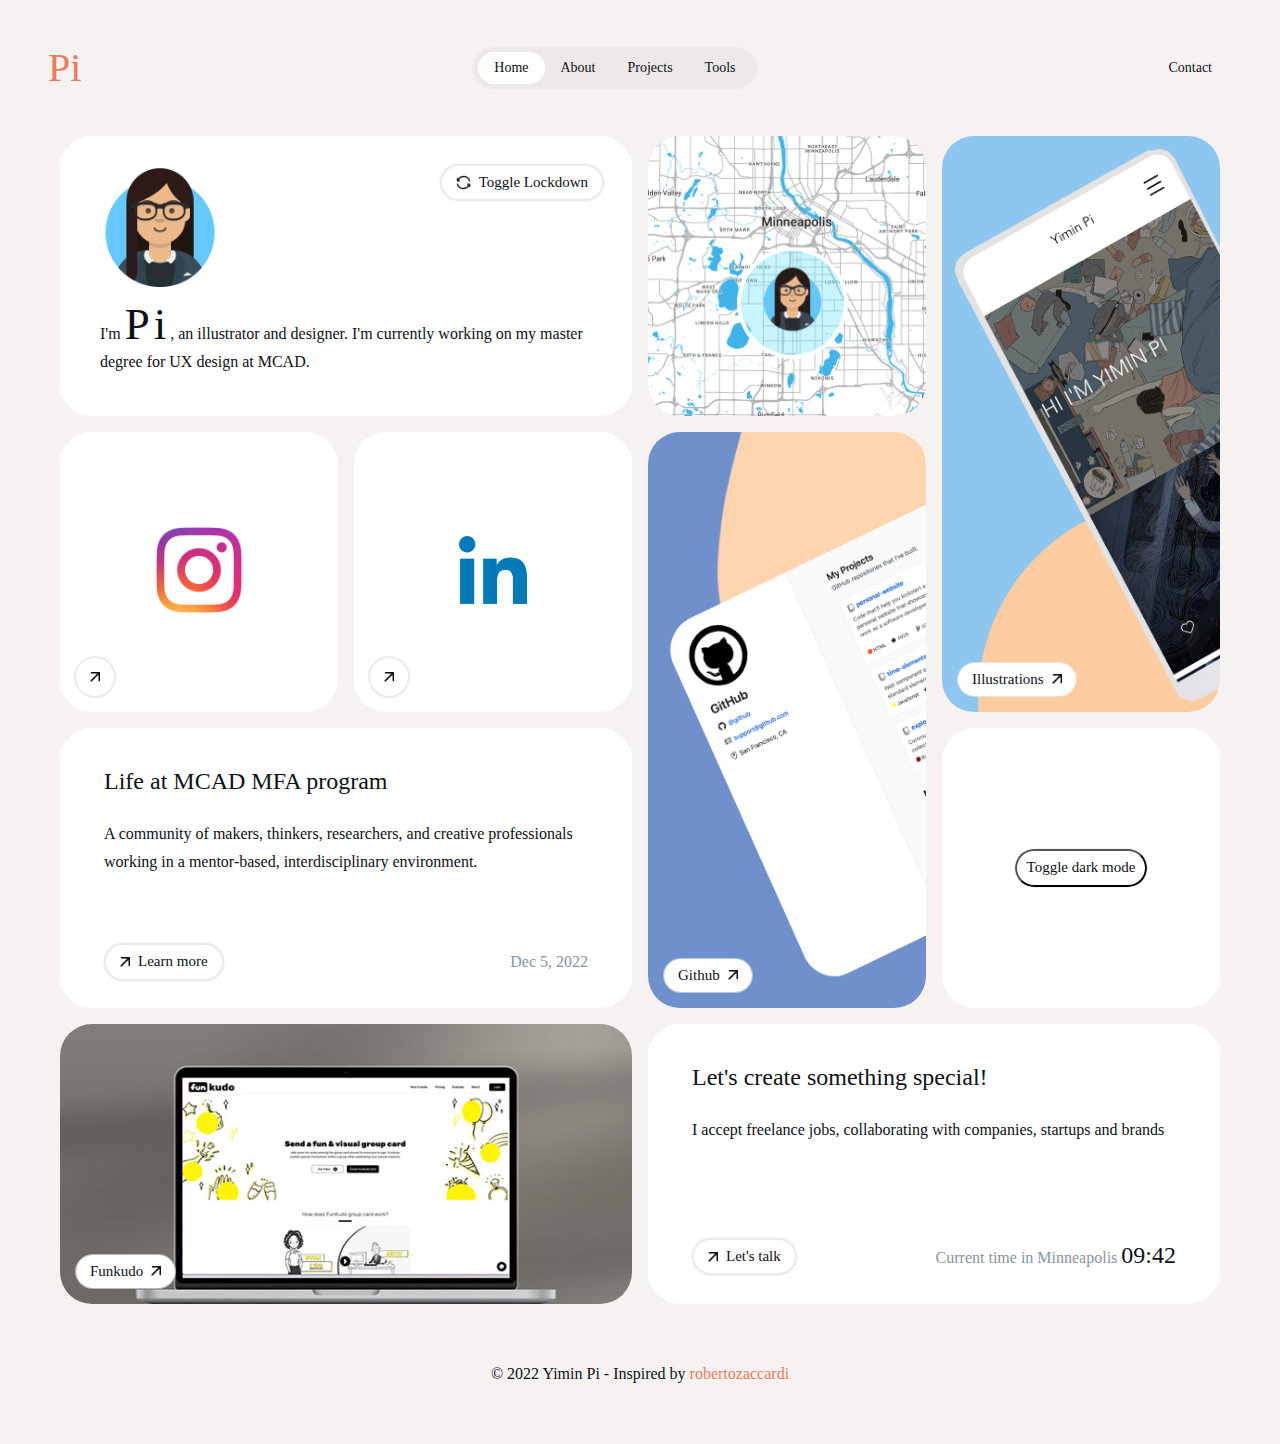
==== commit 0153fe83: "added dark mode to home page, fixed details on all pages, added tools page" ====
--- a/profolio_website/index/index.html
+++ b/profolio_website/index/index.html
@@ -2,12 +2,12 @@
 <html lang="en-US">
    <head>
       <meta charset="utf-8">
-      <meta name="viewport" content="width=device-width, initial-scale=1.0" />
+      <meta name="viewport" content="width=device-width, initial-scale=1.0" >
       <link href="css/normalize.css" rel="stylesheet">
       <link href="css/index.css" rel="stylesheet">
       <title>Yimin Pi|Designer, illustrator, and developer</title>
    </head>
-   <body>
+   <body class="dark">
       <header>
          <div class="header-code">
             <a class="header-wordmark" href="index.html">Pi</a>
@@ -91,7 +91,9 @@
                      </div>
                   </div>
                </div>
-               <div class="grid-box grid-box__switch"></div>
+               <div class="grid-box grid-box__switch">
+                  <button onclick="myFunction()">Toggle dark mode</button>
+               </div>
                <div class="grid-box grid-box__webdevelop">
                   <img class="funkudo-img" src="imgs/funkudo-img.jpg" alt="funkudo website image">
                   <a class="button cta-position" href="https://www.funkudo.com/">
@@ -126,7 +128,16 @@
       </footer>
       <script>
          var dt = new Date();
-         document.getElementById('date-time').innerHTML= new Date().toLocaleString("en-US",{timeZone:'America/Chicago',timeStyle:"short",hourCycle:"h24"});
-         </script>
+         document.getElementById('date-time').innerHTML = new Date().toLocaleString("en-US", {
+            timeZone: 'America/Chicago',
+            timeStyle: "short",
+            hourCycle: "h24"
+         });
+
+         function myFunction() {
+            var element = document.body;
+            element.classList.toggle("dark-mode");
+         }
+      </script>
    </body>
 </html>--- a/profolio_website/index/css/index.css
+++ b/profolio_website/index/css/index.css
@@ -21,7 +21,7 @@
 
 
 
-html {
+body {
   --white: #fff;
   --light-gray: #F7F2F2;
   --gray: #EDE9E9;
@@ -30,10 +30,6 @@
   --black: #0D1116;
   --orange: #EC7B5B;
   --red: #F44C1F;
-  --snow: #F0F2F8;
-  --onyx: #30363D;
-  --glossy-black: #0D1116;
-  --dark-black: #0A0C10;
   --font-silka-regular: "silka";
   --font-silka-medium: "silka medium";
   --font-made-gentile: "made gentle";
@@ -41,28 +37,38 @@
   background-color: var(--light-gray);
 }
 
+body.dark-mode{
+  --white: #21262d;
+  --black:#D2D4D7;
+  --light-gray:#0a0c10;
+  --gray: #21262d;
+}
+
 a {
   text-decoration: none;
 }
 
 /*************************Typography*************************/
 /*Typograohy CODE*/
-
 .typography-code__body{
   font-family: "silka";
   font-size: 16px;
   line-height: 28px;
+  color: var(--black);
 }
 
 
 .typography-code__nav{
   font-family: "silka medium";
   font-size: 16px;
+  color: var(--black);
 }
 
 .typography-code__header{
   font-family: "made gentle";
   font-size: 18px;
+  color: var(--black);
+
 }
 
 .typography_sub{
@@ -153,7 +159,7 @@
   margin: 0 4px;
 }
 
-
+/*************************header**************************/
 
 /*header wordmark code*/
 
@@ -191,7 +197,7 @@
   color: var(--dark-gray);
 }
 .navitem--active{
-  background-color: white;
+  background-color: var(--white);
 }
 
 /*contact button code*/
@@ -212,7 +218,7 @@
   align-items: center;
   justify-content: space-between;
 }
-
+/*************************grid*************************/
 .home-grid{
   max-width: 1200px;
   padding: 0 20px;
@@ -233,6 +239,8 @@
   order: 1;
   position: relative;
 }
+
+/*************************content**************************/
 .intro-card {
   height: 100%;
   width: 100%;
@@ -350,33 +358,51 @@
 
 .grid-box__switch{
   order: 8;
+  display: flex;
+  justify-content: center;
+  align-items: center;
+}
+
+button{
+  font-size: 15px;
+  font-family:"silka";
+  color: var(--black);
+  display: inline-flex;
+  text-align: center;
+  align-items: center;
+  justify-content: center;
+  background-color: var(--white);
+  outline: solid 1px var(--transparent-gray);
+  transition: outline 0.2s linear;
+  padding: 8px 10px;
+  border-radius: 24px;
 }
 
 .grid-box__webdevelop{
   order: 9;
-    grid-column: span 2;
-    position: relative;
+  grid-column: span 2;
+  position: relative;
   }
   
   
-  .funkudo-img{
-    width: 100%;
-    height: 100%;
-    border-radius: 32px;
+.funkudo-img{
+  width: 100%;
+  height: 100%;
+  border-radius: 32px;
   }
 .grid-box__contact{
   order: 10;
-    grid-column: span 2;
-    position: relative;
+  grid-column: span 2;
+  position: relative;
 }
 .contact-time{
 color: var(--black);
 font-size: 24px;
 }
-
+/*************************footer**************************/
 
 .footer{
-    text-align: center;
+  text-align: center;
   align-items: center;
   justify-content: center;
   padding: 40px;
